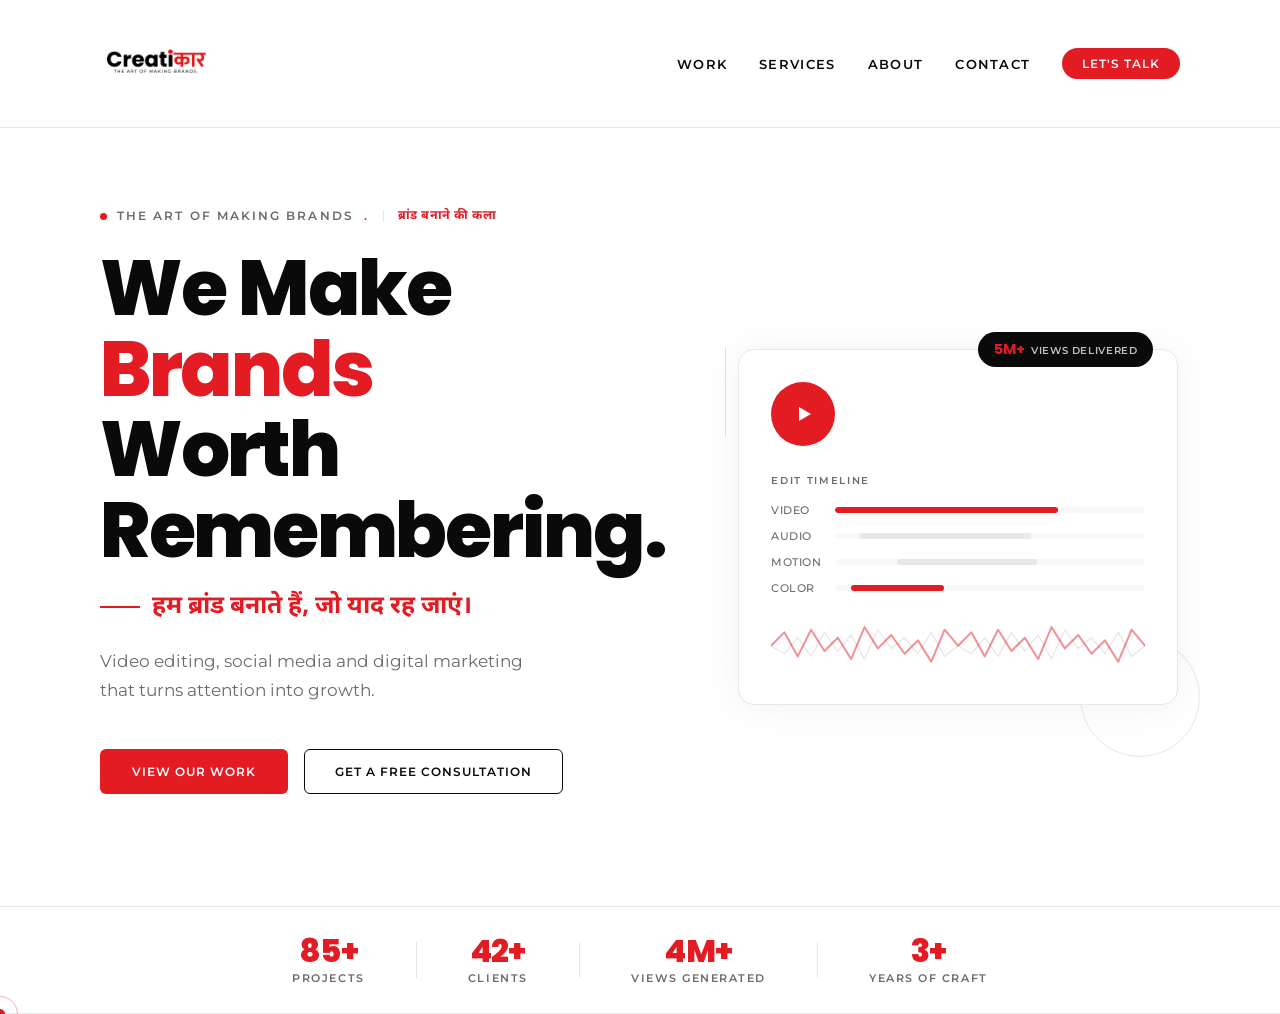
==== index.html @ d61cc908 "Initial commit: Creatikar agency website" ====
<!DOCTYPE html>
<html lang="en">
<head>
  <meta charset="UTF-8" />
  <meta name="viewport" content="width=device-width, initial-scale=1.0" />
  <title>Creatikar — The Art of Making Brands.</title>

  <!-- Google Fonts -->
  <link rel="preconnect" href="https://fonts.googleapis.com" />
  <link rel="preconnect" href="https://fonts.gstatic.com" crossorigin />
  <link
    href="https://fonts.googleapis.com/css2?family=Poppins:wght@400;600;700;800&family=Montserrat:wght@400;500;600&family=Noto+Sans+Devanagari:wght@700&display=swap"
    rel="stylesheet"
  />

  <link rel="stylesheet" href="style.css" />
  <link rel="stylesheet" href="polish.css" />
</head>
<body>

  <!-- ═══════════════════════════════ NAVBAR ═══════════════════════════════ -->
  <nav class="navbar" role="navigation" aria-label="Main navigation">
    <div class="container navbar__inner">

      <!-- Logo -->
      <a href="#" class="logo" aria-label="Creatikar home">
        <img src="logo.jpg" alt="Creatikar — The Art of Making Brands" class="logo__img" />
      </a>

      <!-- Hamburger (mobile) -->
      <button class="hamburger" id="hamburger" aria-label="Toggle menu" aria-expanded="false">
        <span></span><span></span><span></span>
      </button>

      <!-- Nav links -->
      <ul class="nav__links" id="navLinks" role="list">
        <li><a href="#work" class="nav__link">Work</a></li>
        <li><a href="services.html" class="nav__link">Services</a></li>
        <li><a href="about.html" class="nav__link">About</a></li>
        <li><a href="contact.html" class="nav__link">Contact</a></li>
        <li>
          <a href="contact.html" class="btn btn--pill">Let's Talk</a>
        </li>
      </ul>
    </div>
  </nav>

  <!-- ═══════════════════════════════ HERO ════════════════════════════════ -->
  <section class="hero" id="home" aria-label="Hero section">
    <div class="container hero__grid">

      <!-- ── LEFT COLUMN ── -->
      <div class="hero__left">

        <!-- Tag line above headline -->
        <p class="hero__eyebrow animate fade-up delay-1">
          <span class="eyebrow__dot"></span>
          The Art of Making Brands<span class="red">.</span>
          <span class="eyebrow__vline" aria-hidden="true"></span>
          <span class="eyebrow__hi" aria-label="ब्रांड बनाने की कला">ब्रांड बनाने की कला</span>
        </p>

        <!-- Main headline -->
        <h1 class="hero__headline animate fade-up delay-2">
          We Make<br />
          <span class="red">Brands</span><br />
          Worth Remembering.
        </h1>

        <!-- Hindi headline accent -->
        <p class="hero__headline-hi animate fade-up delay-2">
          <span class="hi-line" aria-hidden="true"></span>
          <span class="hero__headline-hi-text">हम ब्रांड बनाते हैं, जो याद रह जाएं।</span>
        </p>

        <!-- Sub-text -->
        <p class="hero__sub animate fade-up delay-3">
          Video editing, social media and digital marketing<br class="br--desktop" />
          that turns attention into growth.
        </p>

        <!-- CTA buttons -->
        <div class="hero__ctas animate fade-up delay-4">
          <a href="#work" class="btn btn--primary">View Our Work</a>
          <a href="#contact" class="btn btn--outline">Get a Free Consultation</a>
        </div>


      </div>

      <!-- ── RIGHT COLUMN — Visual card ── -->
      <div class="hero__right animate fade-up delay-3" aria-hidden="true">

        <!-- Floating card -->
        <div class="showcase">

          <!-- Play button circle -->
          <div class="play-btn" role="img" aria-label="Play video">
            <svg width="28" height="28" viewBox="0 0 28 28" fill="none" aria-hidden="true">
              <polygon points="10,7 22,14 10,21" fill="#FFFFFF"/>
            </svg>
          </div>

          <!-- Timeline -->
          <div class="timeline">
            <p class="timeline__label">EDIT TIMELINE</p>

            <div class="track">
              <span class="track__name">Video</span>
              <div class="track__bar-wrap">
                <div class="track__bar track__bar--red" style="width:72%"></div>
              </div>
            </div>

            <div class="track">
              <span class="track__name">Audio</span>
              <div class="track__bar-wrap">
                <div class="track__bar" style="width:55%;margin-left:8%"></div>
              </div>
            </div>

            <div class="track">
              <span class="track__name">Motion</span>
              <div class="track__bar-wrap">
                <div class="track__bar" style="width:45%;margin-left:20%"></div>
              </div>
            </div>

            <div class="track">
              <span class="track__name">Color</span>
              <div class="track__bar-wrap">
                <div class="track__bar track__bar--red" style="width:30%;margin-left:5%"></div>
              </div>
            </div>
          </div>

          <!-- Waveform decoration -->
          <div class="waveform" aria-hidden="true">
            <svg viewBox="0 0 280 40" fill="none" xmlns="http://www.w3.org/2000/svg">
              <polyline
                points="0,20 10,10 20,28 30,8 40,24 50,14 60,30 70,6 80,22 90,12 100,26 110,16 120,32 130,8 140,20 150,10 160,28 170,8 180,24 190,14 200,30 210,6 220,22 230,12 240,26 250,16 260,32 270,8 280,20"
                stroke="#E31B23" stroke-width="1.5" stroke-linecap="round" stroke-linejoin="round" opacity="0.6"
              />
              <polyline
                points="0,20 10,26 20,14 30,28 40,10 50,24 60,12 70,30 80,8 90,22 100,14 110,26 120,10 130,28 140,20 150,26 160,14 170,28 180,10 190,24 200,12 210,30 220,8 230,22 240,14 250,26 260,10 270,28 280,20"
                stroke="#0A0A0A" stroke-width="1" stroke-linecap="round" stroke-linejoin="round" opacity="0.12"
              />
            </svg>
          </div>

          <!-- Mini stat badge -->
          <div class="badge">
            <span class="badge__num">5M+</span>
            <span class="badge__txt">Views Delivered</span>
          </div>
        </div>

        <!-- Floating accent shapes -->
        <div class="shape shape--circle" aria-hidden="true"></div>
        <div class="shape shape--line"   aria-hidden="true"></div>
      </div>
    </div>
  </section>

  <!-- ═══════════════════════════════ STATS STRIP ══════════════════════════ -->
  <div class="stats-strip animate fade-up delay-5" aria-label="Agency statistics">
    <div class="container stats-strip__inner">

      <div class="stat">
        <span class="stat__num">100+</span>
        <span class="stat__label">Projects</span>
      </div>

      <div class="stat__divider" aria-hidden="true"></div>

      <div class="stat">
        <span class="stat__num">50+</span>
        <span class="stat__label">Clients</span>
      </div>

      <div class="stat__divider" aria-hidden="true"></div>

      <div class="stat">
        <span class="stat__num">5M+</span>
        <span class="stat__label">Views Generated</span>
      </div>

      <div class="stat__divider" aria-hidden="true"></div>

      <div class="stat">
        <span class="stat__num">3+</span>
        <span class="stat__label">Years of Craft</span>
      </div>

    </div>
  </div>

  <!-- Custom cursor (desktop) -->
  <div id="cursor"      aria-hidden="true"></div>
  <div id="cursor-ring" aria-hidden="true"></div>

  <script src="script.js"></script>
</body>
</html>
---- style.css ----
/* ═══════════════════════════════════════════════════════════
   CREATIKAR — Hero Page Stylesheet
   Color palette as CSS custom properties (easy to change)
═══════════════════════════════════════════════════════════ */

/* ── Design Tokens ─────────────────────────────────────── */
:root {
  --red:        #E31B23;
  --white:      #FFFFFF;
  --black:      #0A0A0A;
  --grey:       #6B6B6B;
  --border:     #E8E8E8;
  --surface:    #F8F8F8;

  --font-head:  'Poppins', sans-serif;
  --font-body:  'Montserrat', sans-serif;
  --font-deva:  'Noto Sans Devanagari', sans-serif;

  --max-w:      1200px;
  --nav-h:      128px;
  --radius:     6px;
  --transition: 240ms cubic-bezier(.4,0,.2,1);
}

/* ── Reset & Base ───────────────────────────────────────── */
*, *::before, *::after { box-sizing: border-box; margin: 0; padding: 0; }

html { scroll-behavior: smooth; }

body {
  font-family: var(--font-body);
  background: var(--white);
  color: var(--black);
  -webkit-font-smoothing: antialiased;
  overflow-x: hidden;
}

img, svg { display: block; max-width: 100%; }
ul { list-style: none; }
a { text-decoration: none; color: inherit; }

/* ── Utility ────────────────────────────────────────────── */
.red { color: var(--red); }

.container {
  width: 100%;
  max-width: var(--max-w);
  margin-inline: auto;
  padding-inline: clamp(20px, 5vw, 60px);
}

/* ═══════════════════════════════════════════════════════════
   NAVBAR
═══════════════════════════════════════════════════════════ */
.navbar {
  position: fixed;
  inset-block-start: 0;
  inset-inline: 0;
  z-index: 100;
  height: var(--nav-h);
  background: rgba(255,255,255,0.92);
  backdrop-filter: blur(12px);
  border-bottom: 1px solid var(--border);
}

.navbar__inner {
  display: flex;
  align-items: center;
  justify-content: space-between;
  height: 100%;
}

/* Logo */
.logo {
  display: flex;
  align-items: center;
  transition: opacity var(--transition);
  flex-shrink: 0;
}
.logo:hover { opacity: .72; }

.logo__img {
  height: 112px;         /* 2× the previous 56px — full logo visible, no crop */
  width: auto;
  object-fit: contain;
  display: block;
  mix-blend-mode: multiply;
}

/* Nav links */
.nav__links {
  display: flex;
  align-items: center;
  gap: clamp(16px, 2.5vw, 36px);
}

.nav__link {
  font-family: var(--font-body);
  font-size: .82rem;
  font-weight: 600;
  text-transform: uppercase;
  letter-spacing: .10em;
  color: var(--black);
  position: relative;
  padding-block-end: 2px;
}

/* Red underline slide on hover */
.nav__link::after {
  content: '';
  position: absolute;
  bottom: -2px; left: 0;
  width: 0; height: 1.5px;
  background: var(--red);
  transition: width var(--transition);
}
.nav__link:hover::after { width: 100%; }
.nav__link:hover { color: var(--red); }

/* ── Buttons ────────────────────────────────────────────── */
.btn {
  font-family: var(--font-body);
  font-size: .78rem;
  font-weight: 600;
  letter-spacing: .08em;
  text-transform: uppercase;
  cursor: pointer;
  border: none;
  display: inline-flex;
  align-items: center;
  gap: 8px;
  transition: transform var(--transition), box-shadow var(--transition), background var(--transition), color var(--transition);
}

.btn:hover { transform: translateY(-2px); }
.btn:active { transform: translateY(0); }

/* Pill button (nav) */
.btn--pill {
  padding: 8px 20px;
  border-radius: 100px;
  background: var(--red);
  color: var(--white);
  font-size: .75rem;
}
.btn--pill:hover {
  background: #c41019;
  box-shadow: 0 6px 20px rgba(227,27,35,.25);
}

/* Primary solid */
.btn--primary {
  padding: 15px 32px;
  border-radius: var(--radius);
  background: var(--red);
  color: var(--white);
}
.btn--primary:hover {
  background: #c41019;
  box-shadow: 0 8px 24px rgba(227,27,35,.28);
}

/* Secondary outlined */
.btn--outline {
  padding: 14px 30px;
  border-radius: var(--radius);
  border: 1.5px solid var(--black);
  color: var(--black);
  background: transparent;
}
.btn--outline:hover {
  border-color: var(--red);
  color: var(--red);
  box-shadow: 0 6px 20px rgba(10,10,10,.08);
}

/* ── Hamburger (mobile) ─────────────────────────────────── */
.hamburger {
  display: none;
  flex-direction: column;
  gap: 5px;
  background: none;
  border: none;
  cursor: pointer;
  padding: 4px;
}
.hamburger span {
  display: block;
  width: 24px; height: 2px;
  background: var(--black);
  border-radius: 2px;
  transition: transform var(--transition), opacity var(--transition);
}
.hamburger.open span:nth-child(1) { transform: translateY(7px) rotate(45deg); }
.hamburger.open span:nth-child(2) { opacity: 0; }
.hamburger.open span:nth-child(3) { transform: translateY(-7px) rotate(-45deg); }

/* ═══════════════════════════════════════════════════════════
   HERO
═══════════════════════════════════════════════════════════ */
.hero {
  padding-block-start: calc(var(--nav-h) + 80px);
  padding-block-end: 60px;
  min-height: 100svh;
  display: flex;
  align-items: center;
}

.hero__grid {
  display: grid;
  grid-template-columns: 1fr 1fr;
  gap: clamp(40px, 6vw, 96px);
  align-items: center;
}

/* ── Left ── */
.hero__left { max-width: 560px; }

.hero__eyebrow {
  font-family: var(--font-body);
  font-size: .72rem;
  font-weight: 600;
  letter-spacing: .18em;
  text-transform: uppercase;
  color: var(--grey);
  display: flex;
  align-items: center;
  gap: 10px;
  margin-block-end: 24px;
}

.eyebrow__dot {
  display: inline-block;
  width: 7px; height: 7px;
  border-radius: 50%;
  background: var(--red);
  flex-shrink: 0;
}

.eyebrow__vline {
  display: inline-block;
  width: 1px;
  height: 12px;
  background: var(--border);
  margin-inline: 4px;
}

.eyebrow__hi {
  font-family: var(--font-deva);
  color: var(--red);
  font-weight: 700;
  font-size: .78rem;
  letter-spacing: .04em;
  text-transform: none;
}

.hero__headline {
  font-family: var(--font-head);
  font-size: clamp(2.8rem, 6vw, 5rem);
  font-weight: 800;
  line-height: 1.05;
  letter-spacing: -0.03em;
  color: var(--black);
  margin-block-end: 20px;
}

.hero__headline-hi {
  display: flex;
  align-items: center;
  gap: 12px;
  font-family: var(--font-deva);
  font-size: clamp(1.2rem, 2.2vw, 1.55rem);
  font-weight: 700;
  color: var(--red);
  margin-block-end: 24px;
}

.hero__headline-hi .hi-line {
  display: inline-block;
  width: 40px;
  height: 2px;
  background: var(--red);
  flex-shrink: 0;
}

.hero__sub {
  font-size: clamp(.88rem, 1.6vw, 1.05rem);
  line-height: 1.75;
  color: var(--grey);
  margin-block-end: 44px;
  max-width: 440px;
}

.hero__ctas {
  display: flex;
  flex-wrap: wrap;
  gap: 16px;
  margin-block-end: 52px;
}

.hero__deva {
  font-family: var(--font-deva);
  font-weight: 700;
  font-size: 1.05rem;
  color: var(--red);
  letter-spacing: .04em;
  opacity: .55;
}

/* ── Right — Showcase card ─────────────────────────────── */
.hero__right {
  position: relative;
  display: flex;
  justify-content: center;
  align-items: center;
  min-height: 400px;
}

.showcase {
  width: 100%;
  max-width: 440px;
  background: var(--white);
  border: 1px solid var(--border);
  border-radius: 16px;
  padding: 32px;
  position: relative;
  box-shadow: 0 2px 40px rgba(10,10,10,.06);
}

/* Play button */
.play-btn {
  width: 64px; height: 64px;
  border-radius: 50%;
  background: var(--red);
  display: flex;
  align-items: center;
  justify-content: center;
  margin-block-end: 28px;
  cursor: pointer;
  transition: transform var(--transition), box-shadow var(--transition);
}
.play-btn:hover {
  transform: scale(1.08);
  box-shadow: 0 8px 28px rgba(227,27,35,.32);
}

/* Timeline inside card */
.timeline { }

.timeline__label {
  font-family: var(--font-body);
  font-size: .65rem;
  font-weight: 600;
  letter-spacing: .16em;
  text-transform: uppercase;
  color: var(--grey);
  margin-block-end: 16px;
}

.track {
  display: grid;
  grid-template-columns: 52px 1fr;
  align-items: center;
  gap: 12px;
  margin-block-end: 12px;
}

.track__name {
  font-family: var(--font-body);
  font-size: .68rem;
  font-weight: 500;
  color: var(--grey);
  letter-spacing: .04em;
  text-transform: uppercase;
}

.track__bar-wrap {
  height: 6px;
  background: var(--surface);
  border-radius: 100px;
  overflow: hidden;
}

.track__bar {
  height: 100%;
  background: var(--border);
  border-radius: 100px;
  transition: width 1s ease;
}

.track__bar--red { background: var(--red); }

/* Waveform */
.waveform {
  margin-block-start: 24px;
  opacity: .8;
}
.waveform svg { width: 100%; }

/* Badge */
.badge {
  position: absolute;
  top: -18px; right: 24px;
  background: var(--black);
  color: var(--white);
  border-radius: 100px;
  padding: 7px 16px;
  display: flex;
  align-items: baseline;
  gap: 6px;
}
.badge__num {
  font-family: var(--font-head);
  font-size: .9rem;
  font-weight: 700;
  color: var(--red);
}
.badge__txt {
  font-family: var(--font-body);
  font-size: .65rem;
  font-weight: 600;
  letter-spacing: .06em;
  text-transform: uppercase;
  color: rgba(255,255,255,.75);
}

/* Floating accent shapes */
.shape {
  position: absolute;
  pointer-events: none;
}
.shape--circle {
  width: 120px; height: 120px;
  border-radius: 50%;
  border: 1.5px solid var(--border);
  bottom: -30px; right: -20px;
  z-index: -1;
}
.shape--line {
  width: 1px; height: 90px;
  background: var(--red);
  top: 20px; left: -12px;
  opacity: .18;
}

/* ═══════════════════════════════════════════════════════════
   STATS STRIP
═══════════════════════════════════════════════════════════ */
.stats-strip {
  border-top: 1px solid var(--border);
  border-bottom: 1px solid var(--border);
  padding-block: 28px;
}

.stats-strip__inner {
  display: flex;
  align-items: center;
  justify-content: center;
  gap: clamp(20px, 4vw, 64px);
  flex-wrap: wrap;
}

.stat {
  display: flex;
  flex-direction: column;
  align-items: center;
  gap: 4px;
}

.stat__num {
  font-family: var(--font-head);
  font-size: clamp(1.4rem, 3vw, 2rem);
  font-weight: 800;
  color: var(--red);
  letter-spacing: -0.02em;
  line-height: 1;
}

.stat__label {
  font-family: var(--font-body);
  font-size: .68rem;
  font-weight: 600;
  letter-spacing: .14em;
  text-transform: uppercase;
  color: var(--grey);
}

.stat__divider {
  width: 1px;
  height: 36px;
  background: var(--border);
}

/* ═══════════════════════════════════════════════════════════
   ANIMATION — fade-up on load
═══════════════════════════════════════════════════════════ */
.animate {
  opacity: 0;
  transform: translateY(24px);
  transition: opacity .6s ease, transform .6s ease;
}
.animate.visible {
  opacity: 1;
  transform: translateY(0);
}

.delay-1 { transition-delay: .05s; }
.delay-2 { transition-delay: .15s; }
.delay-3 { transition-delay: .28s; }
.delay-4 { transition-delay: .42s; }
.delay-5 { transition-delay: .58s; }

/* ═══════════════════════════════════════════════════════════
   RESPONSIVE — Tablet (≤ 900px)
═══════════════════════════════════════════════════════════ */
@media (max-width: 900px) {

  .hero__grid {
    grid-template-columns: 1fr;
    gap: 56px;
  }

  .hero__left { max-width: 100%; }

  .hero__right { min-height: auto; }

  .showcase { max-width: 100%; }

  .shape--circle { bottom: -20px; right: 0; }

  .stat__divider:nth-child(4) { display: none; }

  .br--desktop { display: none; }
}

/* ═══════════════════════════════════════════════════════════
   RESPONSIVE — Mobile (≤ 600px)
═══════════════════════════════════════════════════════════ */
@media (max-width: 600px) {

  :root { --nav-h: 96px; }

  /* Hamburger visible */
  .hamburger { display: flex; }

  /* Nav links hidden by default, shown when open */
  .nav__links {
    display: none;
    flex-direction: column;
    position: absolute;
    inset-block-start: var(--nav-h);
    inset-inline: 0;
    background: var(--white);
    border-bottom: 1px solid var(--border);
    padding: 20px clamp(20px, 5vw, 60px) 28px;
    gap: 20px;
    align-items: flex-start;
    box-shadow: 0 8px 24px rgba(10,10,10,.06);
  }

  .nav__links.open { display: flex; }

  .hero {
    padding-block-start: calc(var(--nav-h) + 44px);
    padding-block-end: 40px;
    min-height: auto;
  }

  .hero__headline {
    font-size: clamp(2.2rem, 10vw, 3rem);
  }

  .hero__ctas {
    flex-direction: column;
    gap: 12px;
  }

  .btn--primary, .btn--outline {
    width: 100%;
    justify-content: center;
  }

  .stats-strip__inner {
    gap: 16px;
  }

  .stat__divider { display: none; }

  .badge { top: -14px; right: 16px; }

  .shape { display: none; }
}
---- polish.css ----
/* ═══════════════════════════════════════════════════════════
   CREATIKAR — Additional UI polish
   Kept separate so style.css stays layout-focused
═══════════════════════════════════════════════════════════ */

/* Subtle outline on focus for accessibility */
*:focus-visible {
  outline: 2px solid var(--red);
  outline-offset: 3px;
  border-radius: 3px;
}

/* ── Scrollbar (WebKit) ─────────────────────────────────── */
::-webkit-scrollbar { width: 6px; }
::-webkit-scrollbar-track { background: var(--white); }
::-webkit-scrollbar-thumb { background: var(--border); border-radius: 3px; }
::-webkit-scrollbar-thumb:hover { background: var(--red); }

/* ── Selection ──────────────────────────────────────────── */
::selection { background: var(--red); color: var(--white); }

/* ── Navbar scroll shadow ───────────────────────────────── */
.navbar.scrolled {
  box-shadow: 0 1px 24px rgba(10,10,10,.08);
}

/* ── Play button pulse ──────────────────────────────────── */
.play-btn::before {
  content: '';
  position: absolute;
  width: 64px; height: 64px;
  border-radius: 50%;
  border: 1px solid var(--red);
  opacity: 0;
  transform: scale(1);
  animation: pulse 2.4s ease-out infinite;
}

@keyframes pulse {
  0%   { opacity: .5; transform: scale(1);   }
  100% { opacity: 0;  transform: scale(1.85); }
}

/* ── Timeline bar animate in ────────────────────────────── */
.track__bar {
  animation: barGrow 1.2s cubic-bezier(.4,0,.2,1) both;
  animation-delay: .8s;
}

@keyframes barGrow {
  from { transform: scaleX(0); transform-origin: left; }
  to   { transform: scaleX(1); transform-origin: left; }
}

/* ── Cursor dot (desktop only) ──────────────────────────── */
@media (pointer: fine) {
  body { cursor: none; }

  #cursor {
    width: 10px; height: 10px;
    border-radius: 50%;
    background: var(--red);
    position: fixed;
    pointer-events: none;
    z-index: 9999;
    mix-blend-mode: multiply;
    transition: transform .15s ease, opacity .15s ease;
    transform: translate(-50%, -50%);
  }

  #cursor-ring {
    width: 36px; height: 36px;
    border-radius: 50%;
    border: 1.5px solid var(--red);
    position: fixed;
    pointer-events: none;
    z-index: 9998;
    opacity: .35;
    transform: translate(-50%, -50%);
    transition: width .25s ease, height .25s ease, opacity .25s ease,
                left .08s linear, top .08s linear;
  }

  a:hover ~ #cursor,
  button:hover ~ #cursor { transform: translate(-50%, -50%) scale(2.2); }
}
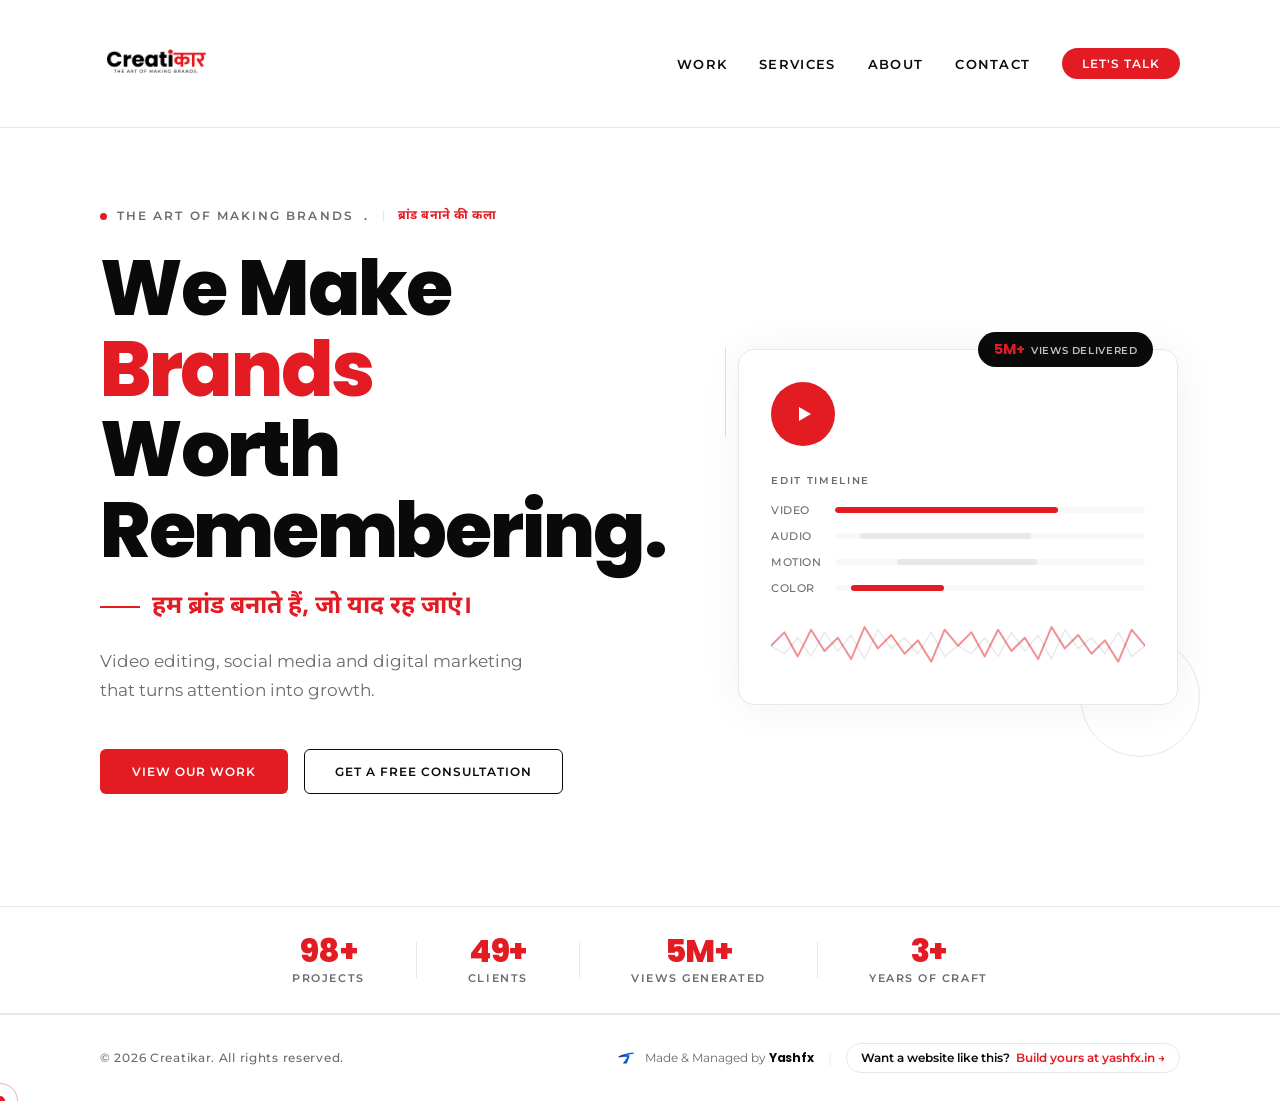
==== commit 98580268: "Add Yashfx footer branding and yashfx.in CTA across all pages" ====
--- a/index.html
+++ b/index.html
@@ -195,6 +195,23 @@
     </div>
   </div>
 
+  <!-- ═══════════════════════════════ FOOTER ═══════════════════════════════ -->
+  <footer class="site-footer" aria-label="Site footer">
+    <div class="container site-footer__inner">
+      <p class="site-footer__copy">&copy; 2026 Creatikar. All rights reserved.</p>
+      <div class="yashfx-credit">
+        <a href="https://yashfx.in" target="_blank" rel="noopener" class="yashfx-credit__brand" aria-label="Made and managed by Yashfx">
+          <img src="yashfx-logo.png" alt="Yashfx logo" class="yashfx-credit__logo" />
+          <span>Made &amp; Managed by <strong>Yashfx</strong></span>
+        </a>
+        <span class="yashfx-credit__sep" aria-hidden="true">|</span>
+        <a href="https://yashfx.in" target="_blank" rel="noopener" class="yashfx-credit__cta">
+          Want a website like this? <span>Build yours at yashfx.in &rarr;</span>
+        </a>
+      </div>
+    </div>
+  </footer>
+
   <!-- Custom cursor (desktop) -->
   <div id="cursor"      aria-hidden="true"></div>
   <div id="cursor-ring" aria-hidden="true"></div>
--- a/style.css
+++ b/style.css
@@ -590,3 +590,109 @@
 
   .shape { display: none; }
 }
+
+/* ═══════════════════════════════════════════════════════════
+   SITE FOOTER — Made & Managed by Yashfx
+═══════════════════════════════════════════════════════════ */
+.site-footer {
+  background: var(--white);
+  border-top: 1px solid var(--border);
+  padding-block: 28px;
+}
+
+.site-footer__inner {
+  display: flex;
+  align-items: center;
+  justify-content: space-between;
+  gap: 20px;
+  flex-wrap: wrap;
+}
+
+.site-footer__copy {
+  font-family: var(--font-body);
+  font-size: .74rem;
+  font-weight: 500;
+  letter-spacing: .06em;
+  color: var(--grey);
+}
+
+.yashfx-credit {
+  display: flex;
+  align-items: center;
+  gap: 14px;
+  flex-wrap: wrap;
+}
+
+.yashfx-credit__brand {
+  display: inline-flex;
+  align-items: center;
+  gap: 8px;
+  font-family: var(--font-body);
+  font-size: .76rem;
+  color: var(--grey);
+}
+
+.yashfx-credit__logo {
+  height: 22px;
+  width: auto;
+  object-fit: contain;
+  display: block;
+}
+
+.yashfx-credit__brand strong {
+  font-family: var(--font-head);
+  font-weight: 700;
+  color: var(--black);
+  letter-spacing: -0.01em;
+}
+
+.yashfx-credit__sep {
+  color: var(--border);
+  font-size: .9rem;
+}
+
+.yashfx-credit__cta {
+  display: inline-flex;
+  align-items: center;
+  gap: 6px;
+  font-family: var(--font-body);
+  font-size: .74rem;
+  font-weight: 600;
+  color: var(--black);
+  padding: 7px 14px;
+  border: 1px solid var(--border);
+  border-radius: 100px;
+  transition: border-color var(--transition), color var(--transition), background var(--transition), transform var(--transition);
+}
+
+.yashfx-credit__cta span {
+  color: var(--red);
+  transition: color var(--transition);
+}
+
+.yashfx-credit__cta:hover {
+  background: var(--black);
+  border-color: var(--black);
+  color: var(--white);
+  transform: translateY(-1px);
+}
+
+.yashfx-credit__cta:hover span {
+  color: var(--white);
+}
+
+@media (max-width: 768px) {
+  .site-footer__inner {
+    flex-direction: column;
+    align-items: flex-start;
+    gap: 14px;
+  }
+
+  .yashfx-credit {
+    gap: 10px;
+  }
+
+  .yashfx-credit__sep {
+    display: none;
+  }
+}
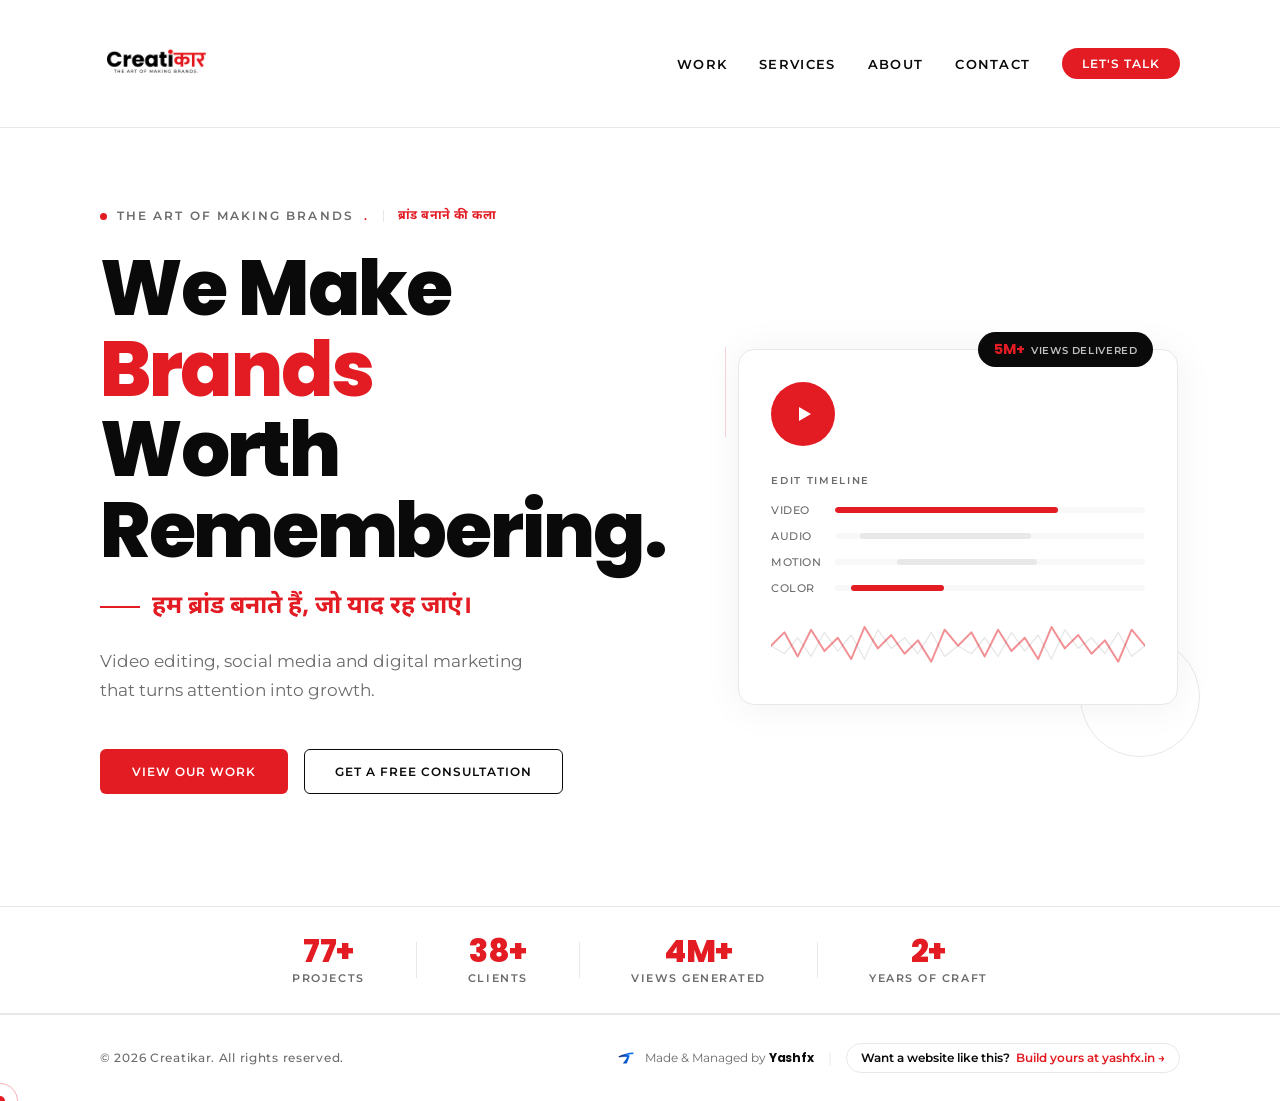
==== commit 522bf95e: "Update Yashfx footer links to yashfx.in/digital-growth" ====
--- a/index.html
+++ b/index.html
@@ -200,12 +200,12 @@
     <div class="container site-footer__inner">
       <p class="site-footer__copy">&copy; 2026 Creatikar. All rights reserved.</p>
       <div class="yashfx-credit">
-        <a href="https://yashfx.in" target="_blank" rel="noopener" class="yashfx-credit__brand" aria-label="Made and managed by Yashfx">
+        <a href="https://www.yashfx.in/digital-growth" target="_blank" rel="noopener" class="yashfx-credit__brand" aria-label="Made and managed by Yashfx">
           <img src="yashfx-logo.png" alt="Yashfx logo" class="yashfx-credit__logo" />
           <span>Made &amp; Managed by <strong>Yashfx</strong></span>
         </a>
         <span class="yashfx-credit__sep" aria-hidden="true">|</span>
-        <a href="https://yashfx.in" target="_blank" rel="noopener" class="yashfx-credit__cta">
+        <a href="https://www.yashfx.in/digital-growth" target="_blank" rel="noopener" class="yashfx-credit__cta">
           Want a website like this? <span>Build yours at yashfx.in &rarr;</span>
         </a>
       </div>
